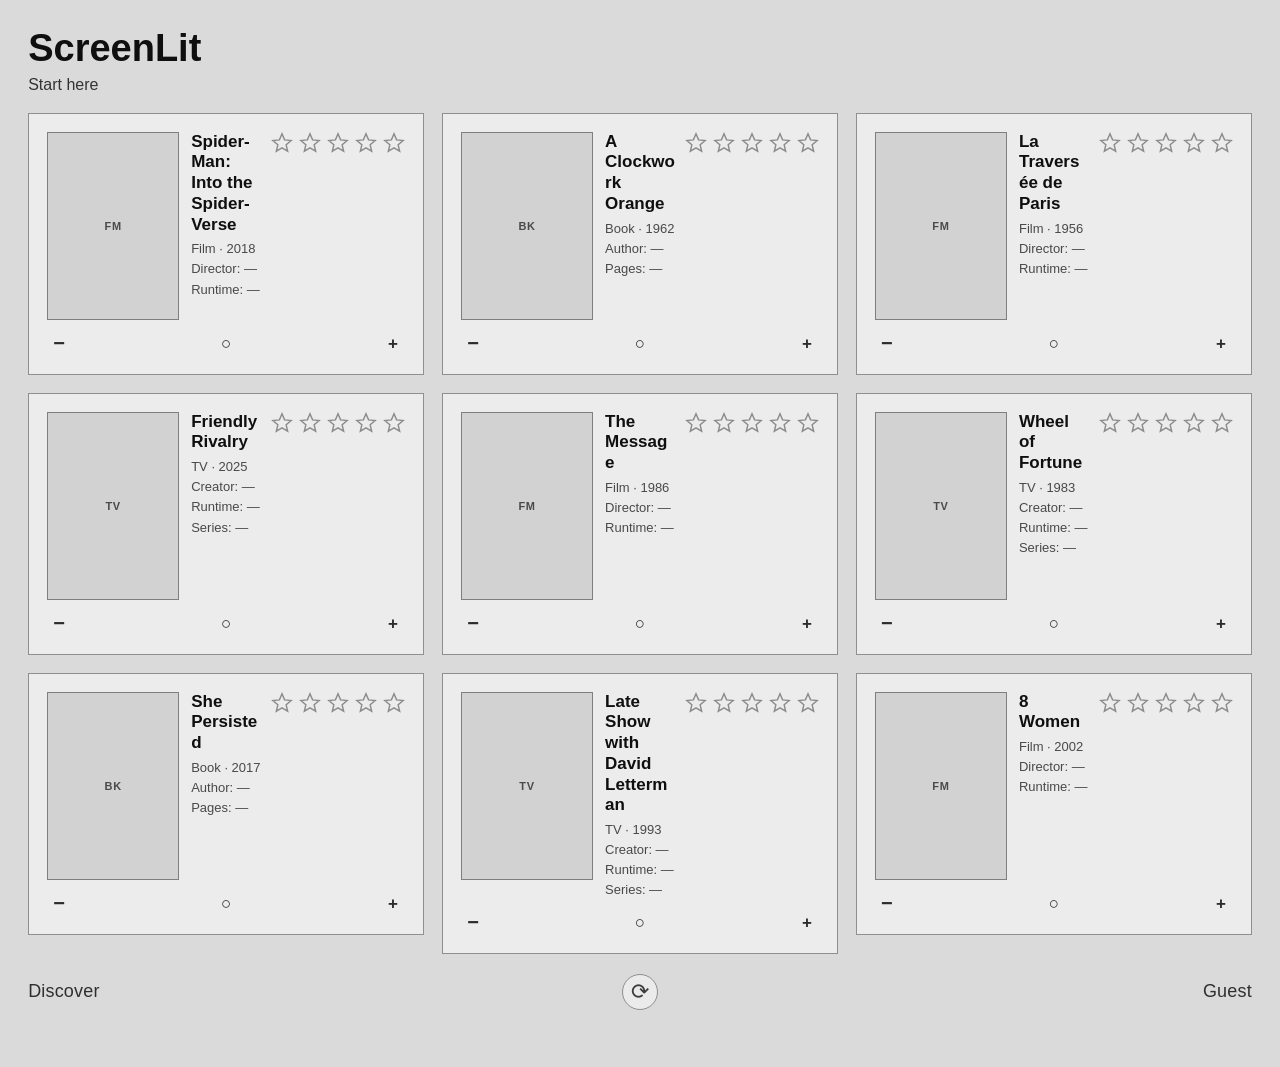
==== index.html @ be897338 "Add mainstream pre-2016 expansion and rebalance picks" ====
<!doctype html>
<html lang="en">
<head>
  <meta charset="utf-8" />
  <meta name="viewport" content="width=device-width,initial-scale=1" />
  <title>ScreenLit</title>
  <link rel="stylesheet" href="styles.css?v=sl-fit-15" />
</head>
<body class="screenPage indexPage">
  <header class="header">
    <div class="brand">ScreenLit</div>
    <div class="subtitle">Start here</div>
  </header>

  <main class="main">
    <section class="surfaceWrap" aria-label="Index surface">
      <div id="grid" class="grid" aria-label="Index grid"></div>
    </section>

    <nav class="nav indexNav">
      <a class="navlink" href="discover.html">Discover</a>
      <button class="navRefresh" id="indexRefresh" type="button" aria-label="Refresh all tiles" title="Refresh all tiles">⟳</button>
      <a class="navlink" id="slMode" href="entry.html?return=index">Guest</a>
    </nav>
  </main>

  <script src="globals.js"></script>
  <script src="catalog.js?v=sl-cat-3"></script>
  <script src="catalog_generated.js?v=sl-cat-gen-1"></script>
  <script src="catalog_mainstream_generated.js?v=sl-main-1"></script>
  <script src="pools.js"></script>
  <script src="storage.js"></script>
  <script src="facts.js"></script>
  <script src="mode_sync.js"></script>
  <script src="artwork_overrides.js?v=sl-art-2"></script>
  <script src="artwork_overrides_generated.js?v=sl-art-gen-1"></script>
  <script src="artwork_overrides_mainstream_generated.js?v=sl-main-art-1"></script>
  <script src="artwork.js"></script>
  <script src="index.js?v=sl-pick-7"></script>
</body>
</html>
---- styles.css ----
:root {
  --bg: #dadada;
  --tile-bg: #ececec;
  --ink: #0f0f0f;
  --muted: #333333;
  --muted-2: #494949;
  --line: #8f8f8f;

  --gold: #d6b021;
  --infer: #121212;
  --preview: #353535;

  --fade-side: 0.62;
  --fade-ms: 180ms;

  --tile-min-h: 210px;
  --tile-pad: 18px;
  --gap: 18px;
  --poster-w: 132px;
  --poster-h: 188px;

  --font-main: "Avenir Next", "Avenir", "Helvetica Neue", "Nimbus Sans L", "Segoe UI", sans-serif;
  --font-mono: "Menlo", "Consolas", monospace;
}

* {
  box-sizing: border-box;
}

html,
body {
  margin: 0;
  background: var(--bg);
  color: var(--ink);
  font-family: var(--font-main);
}

body {
  padding: clamp(14px, 2.2vw, 34px);
}

body.screenPage {
  min-height: 100vh;
}

body.discoverPage {
  --poster-w: clamp(226px, 16.5vw, 292px);
  --poster-h: calc(var(--poster-w) * 1.46);
  --tile-pad: 22px;
  --tile-min-h: 340px;
}

.header {
  margin-bottom: 18px;
}

.brand {
  font-size: clamp(38px, 2.35vw, 46px);
  font-weight: 660;
  line-height: 1.08;
}

.brandSub {
  font-weight: 500;
  color: var(--muted);
}

.subtitle {
  margin-top: 6px;
  color: var(--muted);
  font-size: clamp(16px, 1vw, 19px);
  line-height: 1.22;
}

body.indexPage .subtitle,
body.discoverPage .subtitle {
  margin-top: 6px;
  color: var(--muted);
  font-size: clamp(16px, 1vw, 19px);
  font-weight: 500;
  letter-spacing: 0;
  line-height: 1.22;
}

.main {
  width: 100%;
  max-width: none;
}

body.screenPage .main {
  display: flex;
  flex-direction: column;
  min-height: calc(100vh - 120px);
}

.surfaceWrap {
  overflow-x: visible;
  padding-bottom: 6px;
}

body.screenPage .surfaceWrap {
  flex: 0 0 auto;
  min-height: 0;
}

body.screenPage.indexPage .surfaceWrap {
  height: auto;
}

body.screenPage.discoverPage .surfaceWrap {
  height: auto;
}

body.screenPage.discoverPage .main {
  min-height: 0;
}

body.screenPage.discoverPage .surfaceWrap {
  height: auto;
  flex: 0 0 auto;
}

.grid,
.conveyor {
  width: 100%;
  min-width: 0;
  display: grid;
  grid-template-columns: repeat(3, minmax(0, 1fr));
  gap: var(--gap);
}

body.screenPage .grid,
body.screenPage .conveyor {
  height: auto;
}

body.screenPage.indexPage .grid {
  grid-template-rows: repeat(3, auto);
  align-items: start;
}

body.screenPage.discoverPage .conveyor {
  grid-template-rows: minmax(0, 1fr);
}

body.screenPage.discoverPage .conveyor {
  height: auto;
  grid-template-rows: none;
  align-items: start;
}

.conveyor {
  transition: opacity var(--fade-ms) linear;
}

.conveyor.isFading {
  opacity: 0;
}

.grid {
  transition: opacity var(--fade-ms) linear;
}

.grid.isFading {
  opacity: 0;
}

.slot {
  opacity: 1;
  transition: opacity var(--fade-ms) linear;
}

.slot.left,
.slot.right {
  opacity: var(--fade-side);
}

.slot .tile,
body.screenPage.discoverPage .slot .tile {
  height: auto;
}

.tile {
  position: relative;
  min-height: var(--tile-min-h);
  border: 1px solid var(--line);
  background: var(--tile-bg);
  padding: var(--tile-pad);
  transition: opacity var(--fade-ms) linear;
}

body.screenPage .tile {
  min-height: 0;
  height: auto;
}

body.screenPage.discoverPage .tile {
  height: auto;
}

.tile.fadeOut {
  opacity: 0;
}

.tile.fadeIn {
  animation: slFadeIn var(--fade-ms) linear 1;
}

@keyframes slFadeIn {
  from {
    opacity: 0;
  }
  to {
    opacity: 1;
  }
}

.tile.isClickable {
  cursor: pointer;
}

body.discoverPage .tileDiscover {
  min-height: 0;
}

body.discoverPage .tileEmpty {
  min-height: 0;
}

.tileEmpty {
  border-style: dashed;
  color: #b3b3b3;
}

.tileTitle {
  font-size: 17px;
  font-weight: 610;
  margin: 0;
  line-height: 1.22;
  overflow-wrap: anywhere;
}

.tileTitle.isZoomableTitle {
  cursor: zoom-in;
}

.tileTitle.isZoomableTitle:hover {
  color: #000;
}

.tileTitle.isZoomableTitle:focus-visible {
  outline: 2px solid #a4a4a4;
  outline-offset: 2px;
}

.tileMeta {
  font-size: 13px;
  color: var(--muted-2);
  margin-bottom: 13px;
}

.tileHead {
  display: flex;
  align-items: flex-start;
  gap: 12px;
  margin-bottom: 0;
}

.tileText {
  min-width: 0;
  flex: 1 1 auto;
  min-height: var(--poster-h);
}

.titleRow {
  display: flex;
  align-items: flex-start;
  justify-content: space-between;
  gap: 10px;
  margin-bottom: 6px;
}

body.discoverPage .titleRowDiscover {
  display: flex;
  flex-wrap: wrap;
  align-items: flex-start;
  justify-content: flex-start;
  gap: 8px 14px;
  margin-bottom: 10px;
  max-width: 100%;
  overflow: hidden;
}

body.discoverPage .titleRowDiscover .tileTitle {
  flex: 1 1 100%;
  max-width: 100%;
  font-size: clamp(24px, 1.7vw, 34px);
  line-height: 1.12;
  overflow-wrap: normal;
  word-break: normal;
  white-space: normal;
  text-wrap: balance;
}

.tileFacts {
  display: grid;
  gap: 4px;
  max-width: 100%;
}

body.discoverPage .tileFactsDiscover {
  gap: 7px;
}

.tileMetaLine {
  font-size: 13px;
  color: var(--muted-2);
  line-height: 1.24;
  overflow-wrap: anywhere;
}

body.discoverPage .tileFactsDiscover .tileMetaLine {
  font-size: clamp(15px, 1.02vw, 19px);
  line-height: 1.24;
  color: #3a3a3a;
}

body.discoverPage .tileDiscover .tileHead {
  gap: 16px;
}

.tilePoster {
  flex: 0 0 var(--poster-w);
  width: var(--poster-w);
  height: var(--poster-h);
  border: 1px solid #7f7f7f;
  background: #d2d2d2;
  overflow: hidden;
  display: inline-flex;
  align-items: center;
  justify-content: center;
}

.tilePoster.isZoomable {
  cursor: zoom-in;
}

.tilePoster.isZoomable:hover {
  border-color: #6d6d6d;
}

.tilePoster.isZoomable:focus-visible {
  outline: 2px solid #bcbcbc;
  outline-offset: 2px;
}

.tilePoster img {
  width: 100%;
  height: 100%;
  object-fit: contain;
  object-position: center;
  filter: grayscale(18%) contrast(1.04);
}

.tilePosterFallback {
  font-size: 11px;
  letter-spacing: 0.06em;
  color: #4a4a4a;
  font-weight: 600;
}

.slLightbox {
  position: fixed;
  inset: 0;
  z-index: 99999;
  display: flex;
  align-items: center;
  justify-content: center;
  padding: 24px;
  background: rgba(12, 12, 12, 0.82);
  opacity: 1;
  transition: opacity var(--fade-ms) linear;
}

.slLightbox.slHidden {
  opacity: 0;
  pointer-events: none;
}

.slLightboxFrame {
  position: relative;
  border: none;
  background: transparent;
  padding: 0;
  max-width: 82vw;
  max-height: 88vh;
  box-shadow: none;
}

.slLightboxImg {
  display: block;
  width: auto;
  height: auto;
  max-width: min(82vw, 1220px);
  max-height: 82vh;
  object-fit: contain;
  background: transparent;
}

.slLightboxCaption {
  margin-top: 10px;
  color: #ebebeb;
  font-size: 13px;
  line-height: 1.3;
  text-align: center;
  text-shadow: 0 1px 2px rgba(0, 0, 0, 0.45);
}

.slLightboxClose {
  position: absolute;
  top: 8px;
  right: 8px;
  width: 30px;
  height: 30px;
  border: 1px solid #8f8f8f;
  background: rgba(18, 18, 18, 0.78);
  color: #f3f3f3;
  font-size: 15px;
  cursor: pointer;
}

.slLightboxClose:hover {
  background: rgba(38, 38, 38, 0.9);
}

.starsRow {
  display: flex;
  gap: 6px;
  margin-bottom: 16px;
  user-select: none;
}

.starsRow.starsInline {
  margin-bottom: 0;
  flex: 0 0 auto;
}

body.discoverPage .starsDiscover {
  --discover-star-gap: clamp(4px, 0.45vw, 8px);
  flex: 0 1 100%;
  margin-left: 0;
  width: min(100%, 220px);
  max-width: 100%;
  min-width: 0;
  gap: var(--discover-star-gap);
  display: grid;
  grid-template-columns: repeat(5, minmax(0, 1fr));
  align-items: center;
}

body.discoverPage .starsDiscover .starBtn {
  width: 100%;
  height: auto;
  aspect-ratio: 1 / 1;
  max-width: none;
  min-width: 0;
  justify-self: start;
}

body.discoverPage .starsDiscover .starBtn svg {
  width: 100%;
  height: 100%;
}

.starBtn {
  width: 22px;
  height: 22px;
  display: inline-flex;
  border: none;
  padding: 0;
  background: transparent;
  cursor: pointer;
}

.starBtn svg {
  width: 22px;
  height: 22px;
}

.starBtn[aria-disabled="true"] {
  cursor: default;
}

.starOutline {
  stroke: #8c8c8c;
  stroke-width: 1.6;
  fill: none;
}

.starFillInfer {
  fill: var(--infer);
}

.starFillPreview {
  fill: var(--preview);
}

.starFillGold {
  fill: var(--gold);
}

.triad {
  position: static;
  margin-top: 12px;
  display: flex;
  justify-content: space-between;
  align-items: center;
  gap: 10px;
  overflow: visible;
}

body.discoverPage .triad {
  margin-top: 14px;
}

.icon {
  position: relative;
  display: inline-flex;
  align-items: center;
  justify-content: center;
  min-width: 24px;
  height: 24px;
  color: #2c2c2c;
  font-size: 17px;
  line-height: 1;
  padding: 0 6px;
  cursor: pointer;
  user-select: none;
}

body.discoverPage .icon {
  min-width: 30px;
  height: 30px;
  font-size: 20px;
  padding: 0 8px;
}

.iconGlyph {
  display: inline-block;
  font-weight: 650;
}

.icon-no .iconGlyph {
  font-size: 20px;
  font-weight: 700;
  transform: translateY(-1px);
}

body.discoverPage .icon-no .iconGlyph {
  font-size: 24px;
}

.icon[aria-disabled="true"] {
  cursor: default;
  opacity: 0.68;
}

.icon.isSelected {
  color: var(--ink);
  font-weight: 650;
}

.icon.isSelected::after {
  content: "";
  position: absolute;
  left: 28%;
  right: 28%;
  bottom: -3px;
  border-bottom: 1px solid #9c9c9c;
}

.iconLabel {
  position: absolute;
  left: 50%;
  top: -9px;
  transform: translateX(-50%);
  color: var(--muted);
  white-space: nowrap;
  pointer-events: none;
  opacity: 0;
  font-size: 11px;
  line-height: 1;
  transition: opacity var(--fade-ms) linear;
}

body.discoverPage .iconLabel {
  top: -9px;
}

.icon:hover .iconLabel,
.icon:focus-visible .iconLabel {
  opacity: 1;
}

.nav {
  display: flex;
  align-items: center;
  gap: 16px;
  margin-top: 20px;
}

body.screenPage .nav {
  margin-top: 14px;
}

.nav > :last-child {
  margin-left: auto;
}

.navlink {
  color: #2f2f2f;
  text-decoration: none;
  font-size: clamp(18px, 1.05vw, 22px);
  letter-spacing: 0.01em;
}

.indexNav {
  display: grid;
  grid-template-columns: 1fr auto 1fr;
  align-items: center;
  gap: 12px;
  margin-top: 16px;
  margin-bottom: clamp(18px, 3.2vh, 34px);
}

.indexNav .navlink:first-child {
  justify-self: start;
}

.indexNav .navlink:last-child {
  justify-self: end;
}

.navRefresh {
  justify-self: center;
  width: 36px;
  height: 36px;
  border: 1px solid #8d8d8d;
  border-radius: 999px;
  background: #ebebeb;
  color: #3d3d3d;
  font-size: 22px;
  line-height: 1;
  padding: 0;
  cursor: pointer;
  display: inline-flex;
  align-items: center;
  justify-content: center;
}

.navRefresh:hover {
  border-color: #6f6f6f;
  background: #e1e1e1;
}

.modeCard {
  max-width: 720px;
  border: 1px solid var(--line);
  padding: 18px;
  background: var(--tile-bg);
}

.modeTitle {
  margin: 0 0 14px 0;
  font-size: 19px;
  font-weight: 610;
}

.modeBtn {
  width: 100%;
  border: 1px solid var(--line);
  background: #fff;
  color: var(--ink);
  font-family: inherit;
  font-size: 15px;
  text-align: left;
  padding: 12px;
  cursor: pointer;
}

.modeBtn + .modeHint {
  margin-top: 7px;
}

.modeHint {
  margin: 0 0 14px 0;
  color: var(--muted-2);
  font-size: 12px;
}

.modeStatus {
  margin: 2px 0 0 0;
  color: var(--muted);
  font-size: 12px;
}

.mono {
  font-family: var(--font-mono);
}

.modeNav {
  margin-top: 18px;
}

.tile.isClickable:hover {
  opacity: 0.9;
}

.starBtn:focus-visible,
.icon:focus-visible,
.navlink:focus-visible,
.modeBtn:focus-visible,
.navRefresh:focus-visible {
  outline: 2px solid #b6b6b6;
  outline-offset: 2px;
}

@media (max-width: 900px) {
  body {
    padding: 20px;
  }

  .brand {
    font-size: 27px;
  }

  :root {
    --tile-min-h: 192px;
    --gap: 14px;
    --poster-w: 96px;
    --poster-h: 138px;
  }

  body.discoverPage {
    --poster-w: 138px;
    --poster-h: calc(var(--poster-w) * 1.46);
    --tile-pad: 18px;
    --tile-min-h: 250px;
  }

  body.discoverPage .titleRowDiscover {
    gap: 6px 8px;
    margin-bottom: 8px;
  }

  body.discoverPage .titleRowDiscover .tileTitle {
    font-size: 20px;
  }

  body.discoverPage .tileFactsDiscover .tileMetaLine {
    font-size: 13px;
  }

  body.discoverPage .starsDiscover {
    width: min(100%, 188px);
  }

  .titleRow {
    flex-wrap: wrap;
    gap: 6px;
  }

  body.screenPage .main,
  body.screenPage.indexPage .surfaceWrap,
  body.screenPage.discoverPage .surfaceWrap {
    min-height: 0;
    height: auto;
  }

  body.screenPage .grid,
  body.screenPage .conveyor {
    height: auto;
  }

  body.screenPage.indexPage .grid,
  body.screenPage.discoverPage .conveyor {
    grid-template-rows: none;
  }

  body.screenPage .tile {
    min-height: var(--tile-min-h);
  }
}

@media (max-width: 640px) {
  body {
    padding: 14px;
  }

  .surfaceWrap {
    overflow-x: auto;
  }

  .grid,
  .conveyor {
    min-width: 720px;
  }

  .tile {
    min-height: 178px;
  }

  :root {
    --poster-w: 74px;
    --poster-h: 108px;
  }

  body.discoverPage {
    --poster-w: 112px;
    --poster-h: calc(var(--poster-w) * 1.44);
  }

  body.discoverPage .titleRowDiscover .tileTitle {
    font-size: 18px;
  }

  body.discoverPage .tileFactsDiscover .tileMetaLine {
    font-size: 12px;
  }

  body.discoverPage .starsDiscover {
    width: min(100%, 162px);
  }
}

@media (max-width: 1180px) {
  body.screenPage.indexPage .surfaceWrap {
    height: auto;
  }

  body.screenPage.indexPage .grid {
    height: auto;
    grid-template-columns: repeat(2, minmax(0, 1fr));
    grid-template-rows: none;
  }

  body.screenPage.discoverPage .conveyor {
    grid-template-columns: 1fr;
    grid-template-rows: none;
  }

  body.screenPage.discoverPage .slot.center {
    order: 1;
    opacity: 1;
  }

  body.screenPage.discoverPage .slot.left {
    order: 2;
    opacity: 0.78;
  }

  body.screenPage.discoverPage .slot.right {
    order: 3;
    opacity: 0.78;
  }
}

@media (max-width: 760px) {
  body {
    padding: 12px;
  }

  .header {
    margin-bottom: 12px;
  }

  .brand {
    font-size: 24px;
  }

  .subtitle {
    font-size: 13px;
  }

  body.indexPage .subtitle,
  body.discoverPage .subtitle {
    font-size: 13px;
    font-weight: 500;
    line-height: 1.22;
  }

  .nav {
    flex-wrap: wrap;
    gap: 10px;
    margin-top: 12px;
  }

  .nav > :last-child {
    margin-left: 0;
  }

  .indexNav {
    grid-template-columns: 1fr auto 1fr;
    gap: 8px;
    margin-top: 12px;
    margin-bottom: 12px;
  }

  .navlink {
    font-size: 17px;
  }

  .navRefresh {
    width: 32px;
    height: 32px;
    font-size: 19px;
  }

  body.screenPage.indexPage .grid {
    grid-template-columns: 1fr;
  }

  body.discoverPage {
    --poster-w: 116px;
    --poster-h: calc(var(--poster-w) * 1.44);
    --tile-pad: 14px;
    --tile-min-h: 186px;
  }

  body.discoverPage .tileDiscover {
    min-height: 0;
  }

  body.discoverPage .tileDiscover .tileHead {
    gap: 10px;
  }

  body.discoverPage .titleRowDiscover {
    gap: 4px 8px;
    margin-bottom: 6px;
  }

  body.discoverPage .titleRowDiscover .tileTitle {
    font-size: 18px;
    line-height: 1.15;
    text-wrap: pretty;
  }

  body.discoverPage .tileFactsDiscover .tileMetaLine {
    font-size: 12px;
    line-height: 1.22;
  }

  body.discoverPage .starsDiscover {
    width: min(100%, 162px);
  }

  body.discoverPage .triad {
    margin-top: 10px;
  }

  body.discoverPage .icon {
    font-size: 17px;
    padding: 0 6px;
  }

  body.discoverPage .icon-no .iconGlyph {
    font-size: 20px;
  }
}

@media (max-width: 640px) {
  .surfaceWrap {
    overflow-x: visible;
  }

  .grid,
  .conveyor {
    min-width: 0;
  }

  :root {
    --gap: 10px;
    --poster-w: 86px;
    --poster-h: 126px;
    --tile-pad: 12px;
  }
}
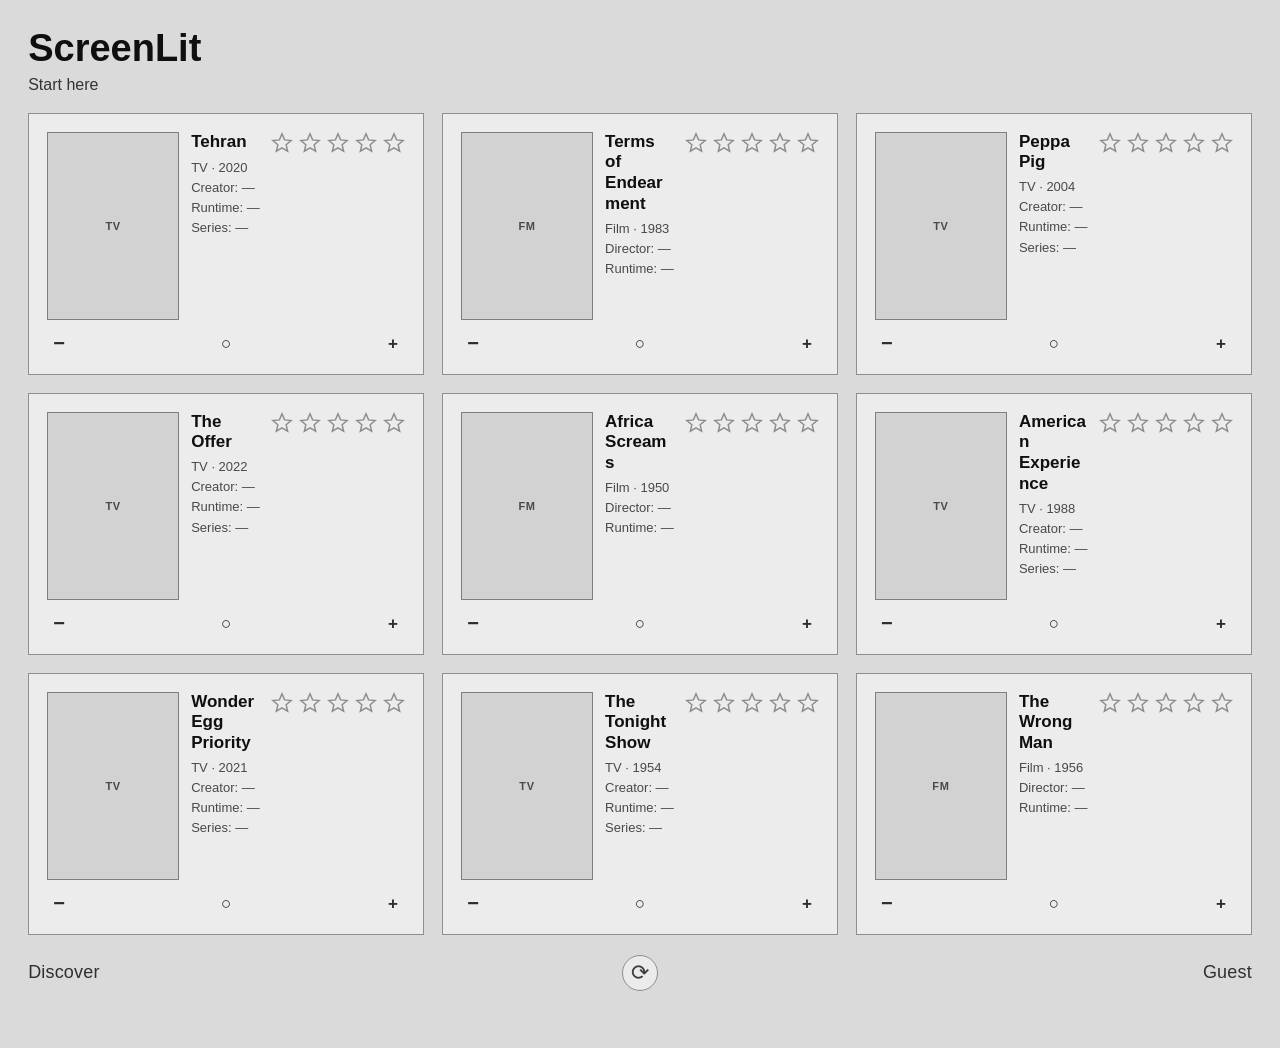
==== commit 60240ed6: "Expand mainstream catalog and filter out obscure expansion picks" ====
--- a/index.html
+++ b/index.html
@@ -27,15 +27,15 @@
   <script src="globals.js"></script>
   <script src="catalog.js?v=sl-cat-3"></script>
   <script src="catalog_generated.js?v=sl-cat-gen-1"></script>
-  <script src="catalog_mainstream_generated.js?v=sl-main-1"></script>
+  <script src="catalog_mainstream_generated.js?v=sl-main-2"></script>
   <script src="pools.js"></script>
   <script src="storage.js"></script>
   <script src="facts.js"></script>
   <script src="mode_sync.js"></script>
   <script src="artwork_overrides.js?v=sl-art-2"></script>
   <script src="artwork_overrides_generated.js?v=sl-art-gen-1"></script>
-  <script src="artwork_overrides_mainstream_generated.js?v=sl-main-art-1"></script>
+  <script src="artwork_overrides_mainstream_generated.js?v=sl-main-art-2"></script>
   <script src="artwork.js"></script>
-  <script src="index.js?v=sl-pick-7"></script>
+  <script src="index.js?v=sl-pick-8"></script>
 </body>
 </html>
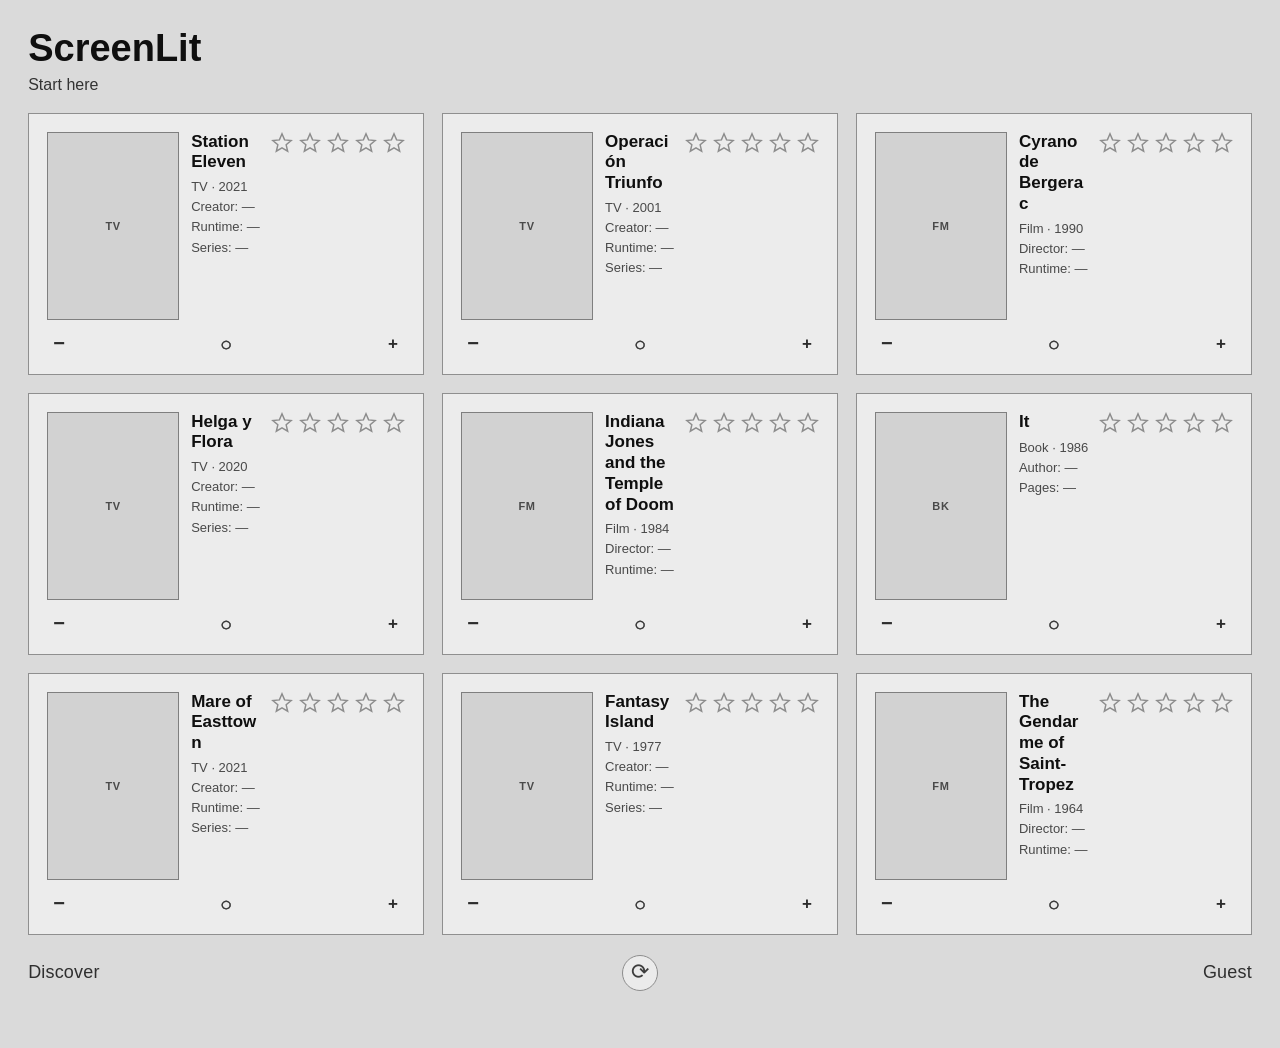
==== commit 1b0f89c9: "Bias picks toward familiar American mainstream and tune UI icon alignment" ====
--- a/index.html
+++ b/index.html
@@ -4,7 +4,7 @@
   <meta charset="utf-8" />
   <meta name="viewport" content="width=device-width,initial-scale=1" />
   <title>ScreenLit</title>
-  <link rel="stylesheet" href="styles.css?v=sl-fit-15" />
+  <link rel="stylesheet" href="styles.css?v=sl-fit-16" />
 </head>
 <body class="screenPage indexPage">
   <header class="header">
@@ -36,6 +36,6 @@
   <script src="artwork_overrides_generated.js?v=sl-art-gen-1"></script>
   <script src="artwork_overrides_mainstream_generated.js?v=sl-main-art-2"></script>
   <script src="artwork.js"></script>
-  <script src="index.js?v=sl-pick-8"></script>
+  <script src="index.js?v=sl-pick-9"></script>
 </body>
 </html>
--- a/styles.css
+++ b/styles.css
@@ -556,8 +556,21 @@
   transform: translateY(-1px);
 }
 
+.icon-unknown .iconGlyph {
+  font-size: 20px;
+  font-weight: 700;
+  -webkit-text-stroke: 0.5px currentColor;
+  transform: translateY(-0.5px);
+}
+
 body.discoverPage .icon-no .iconGlyph {
   font-size: 24px;
+}
+
+body.discoverPage .icon-unknown .iconGlyph {
+  font-size: 24px;
+  -webkit-text-stroke: 0.65px currentColor;
+  transform: translateY(-0.5px);
 }
 
 .icon[aria-disabled="true"] {
@@ -649,13 +662,22 @@
   border-radius: 999px;
   background: #ebebeb;
   color: #3d3d3d;
-  font-size: 22px;
+  font-size: 0;
   line-height: 1;
   padding: 0;
   cursor: pointer;
   display: inline-flex;
   align-items: center;
   justify-content: center;
+  position: relative;
+}
+
+.navRefresh::before {
+  content: "⟳";
+  display: block;
+  font-size: 22px;
+  line-height: 1;
+  transform: translateY(-0.6px);
 }
 
 .navRefresh:hover {
@@ -913,7 +935,12 @@
   .navRefresh {
     width: 32px;
     height: 32px;
+    font-size: 0;
+  }
+
+  .navRefresh::before {
     font-size: 19px;
+    transform: translateY(-0.45px);
   }
 
   body.screenPage.indexPage .grid {
@@ -967,6 +994,11 @@
   body.discoverPage .icon-no .iconGlyph {
     font-size: 20px;
   }
+
+  body.discoverPage .icon-unknown .iconGlyph {
+    font-size: 20px;
+    -webkit-text-stroke: 0.55px currentColor;
+  }
 }
 
 @media (max-width: 640px) {
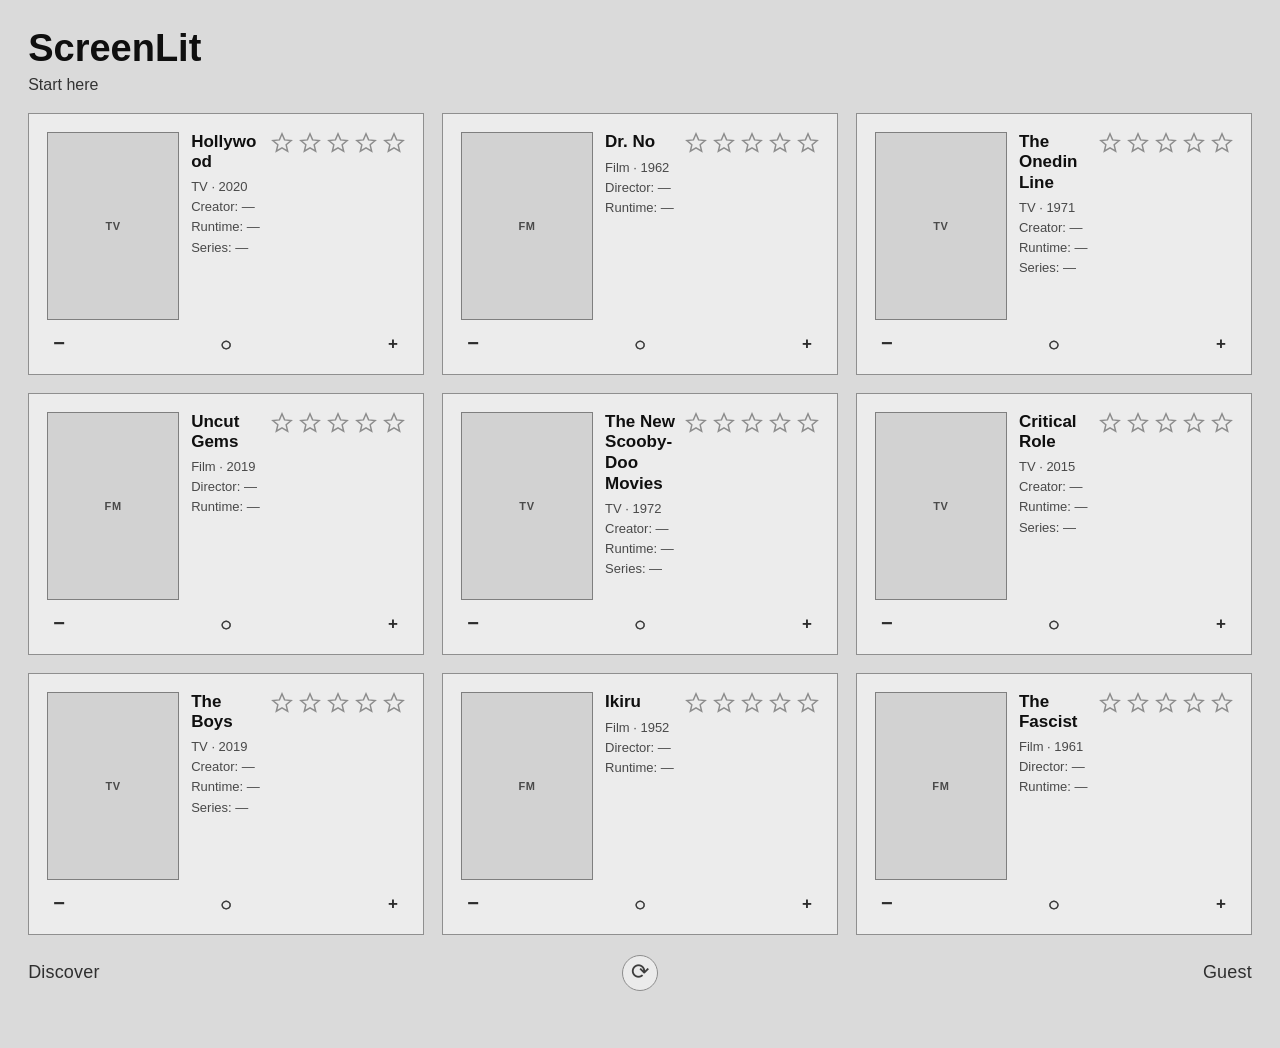
==== commit 6773240b: "Split active/reserve pools to enforce mainstream media ratio targets" ====
--- a/index.html
+++ b/index.html
@@ -28,7 +28,7 @@
   <script src="catalog.js?v=sl-cat-3"></script>
   <script src="catalog_generated.js?v=sl-cat-gen-1"></script>
   <script src="catalog_mainstream_generated.js?v=sl-main-2"></script>
-  <script src="pools.js"></script>
+  <script src="pools.js?v=sl-pool-2"></script>
   <script src="storage.js"></script>
   <script src="facts.js"></script>
   <script src="mode_sync.js"></script>
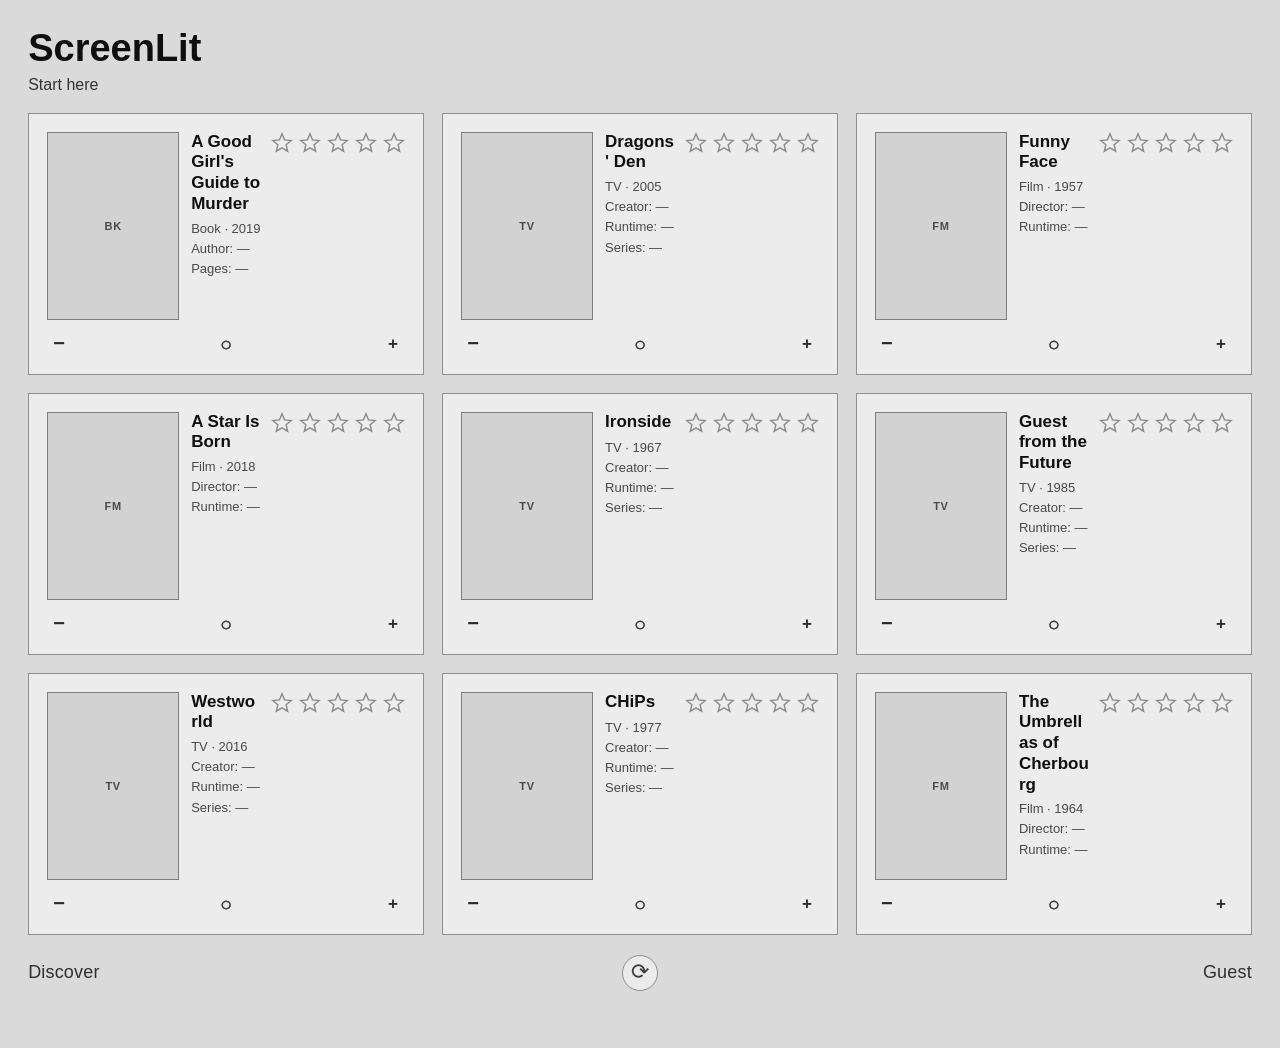
==== commit 7e65b6d2: "Add active artwork repair pass and corrected override layer" ====
--- a/index.html
+++ b/index.html
@@ -35,6 +35,7 @@
   <script src="artwork_overrides.js?v=sl-art-2"></script>
   <script src="artwork_overrides_generated.js?v=sl-art-gen-1"></script>
   <script src="artwork_overrides_mainstream_generated.js?v=sl-main-art-2"></script>
+  <script src="artwork_overrides_active.js?v=sl-art-active-1"></script>
   <script src="artwork.js"></script>
   <script src="index.js?v=sl-pick-9"></script>
 </body>
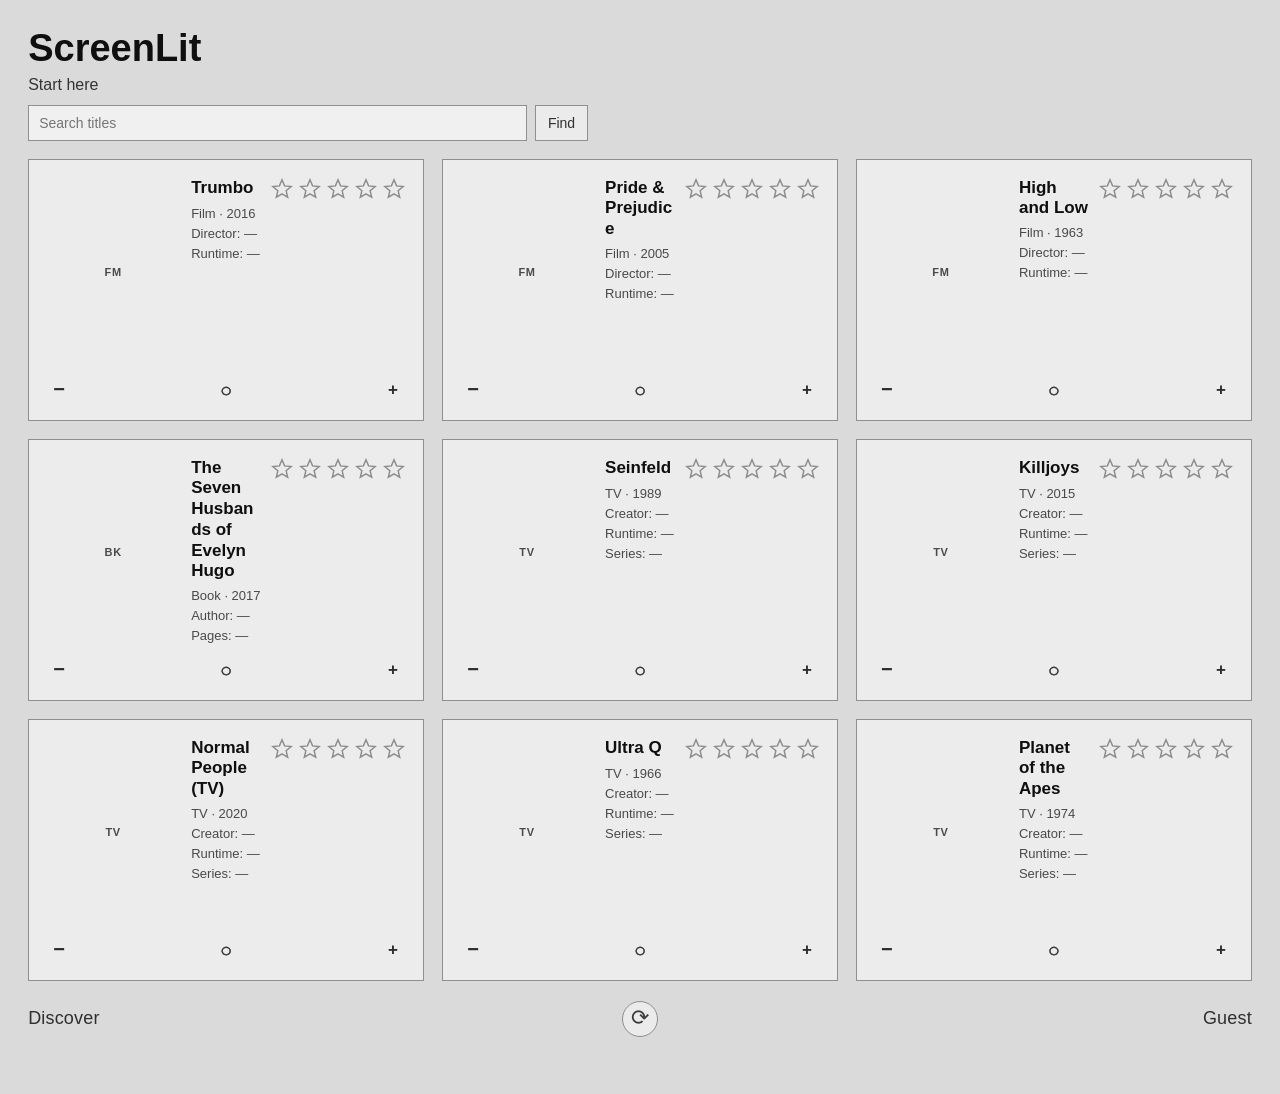
==== commit 82e34dae: "Add title search and local profile registration flow" ====
--- a/index.html
+++ b/index.html
@@ -4,12 +4,17 @@
   <meta charset="utf-8" />
   <meta name="viewport" content="width=device-width,initial-scale=1" />
   <title>ScreenLit</title>
-  <link rel="stylesheet" href="styles.css?v=sl-fit-16" />
+  <link rel="stylesheet" href="styles.css?v=sl-fit-17" />
 </head>
 <body class="screenPage indexPage">
   <header class="header">
     <div class="brand">ScreenLit</div>
     <div class="subtitle">Start here</div>
+    <form class="searchBar" data-sl-search>
+      <input id="slSearchInput" class="searchInput" type="search" list="slSearchTitles" placeholder="Search titles" aria-label="Search titles" autocomplete="off" />
+      <button class="searchBtn" type="submit">Find</button>
+      <datalist id="slSearchTitles"></datalist>
+    </form>
   </header>
 
   <main class="main">
@@ -29,7 +34,9 @@
   <script src="catalog_generated.js?v=sl-cat-gen-1"></script>
   <script src="catalog_mainstream_generated.js?v=sl-main-2"></script>
   <script src="pools.js?v=sl-pool-2"></script>
+  <script src="search.js?v=sl-search-1"></script>
   <script src="storage.js"></script>
+  <script src="account.js?v=sl-account-1"></script>
   <script src="facts.js"></script>
   <script src="mode_sync.js"></script>
   <script src="artwork_overrides.js?v=sl-art-2"></script>
--- a/styles.css
+++ b/styles.css
@@ -80,6 +80,43 @@
   font-weight: 500;
   letter-spacing: 0;
   line-height: 1.22;
+}
+
+.searchBar {
+  margin-top: 10px;
+  width: min(560px, 100%);
+  display: flex;
+  align-items: center;
+  gap: 8px;
+}
+
+.searchInput {
+  flex: 1 1 auto;
+  min-width: 0;
+  height: 36px;
+  border: 1px solid var(--line);
+  background: #f0f0f0;
+  color: var(--ink);
+  font-family: inherit;
+  font-size: 14px;
+  padding: 0 10px;
+}
+
+.searchBtn {
+  flex: 0 0 auto;
+  height: 36px;
+  border: 1px solid var(--line);
+  background: #ebebeb;
+  color: #2f2f2f;
+  font-family: inherit;
+  font-size: 14px;
+  padding: 0 12px;
+  cursor: pointer;
+}
+
+.searchBtn:hover {
+  border-color: #6f6f6f;
+  background: #e1e1e1;
 }
 
 .main {
@@ -333,12 +370,13 @@
   flex: 0 0 var(--poster-w);
   width: var(--poster-w);
   height: var(--poster-h);
-  border: 1px solid #7f7f7f;
-  background: #d2d2d2;
+  border: 0;
+  background: transparent;
   overflow: hidden;
   display: inline-flex;
   align-items: center;
   justify-content: center;
+  transition: opacity var(--fade-ms) linear;
 }
 
 .tilePoster.isZoomable {
@@ -346,7 +384,7 @@
 }
 
 .tilePoster.isZoomable:hover {
-  border-color: #6d6d6d;
+  opacity: 0.94;
 }
 
 .tilePoster.isZoomable:focus-visible {
@@ -357,9 +395,11 @@
 .tilePoster img {
   width: 100%;
   height: 100%;
-  object-fit: contain;
+  object-fit: cover;
   object-position: center;
+  transform: scale(1.02);
   filter: grayscale(18%) contrast(1.04);
+  background: transparent;
 }
 
 .tilePosterFallback {
@@ -720,6 +760,59 @@
   font-size: 12px;
 }
 
+.registerBlock {
+  margin: 8px 0 14px 0;
+  padding-top: 12px;
+  border-top: 1px solid #b9b9b9;
+}
+
+.registerTitle {
+  margin: 0 0 8px 0;
+  font-size: 15px;
+  font-weight: 600;
+}
+
+.registerLabel {
+  display: block;
+  margin: 0 0 6px 0;
+  font-size: 12px;
+  color: var(--muted-2);
+}
+
+.registerRow {
+  display: grid;
+  grid-template-columns: minmax(0, 1fr) auto;
+  gap: 8px;
+  align-items: center;
+}
+
+.registerInput {
+  width: 100%;
+  height: 36px;
+  border: 1px solid var(--line);
+  background: #f0f0f0;
+  color: var(--ink);
+  font-family: inherit;
+  font-size: 14px;
+  padding: 0 10px;
+}
+
+.registerBtn {
+  height: 36px;
+  border: 1px solid var(--line);
+  background: #ebebeb;
+  color: #2f2f2f;
+  font-family: inherit;
+  font-size: 14px;
+  padding: 0 12px;
+  cursor: pointer;
+}
+
+.registerBtn:hover {
+  border-color: #6f6f6f;
+  background: #e1e1e1;
+}
+
 .modeStatus {
   margin: 2px 0 0 0;
   color: var(--muted);
@@ -742,7 +835,11 @@
 .icon:focus-visible,
 .navlink:focus-visible,
 .modeBtn:focus-visible,
-.navRefresh:focus-visible {
+.navRefresh:focus-visible,
+.searchInput:focus-visible,
+.searchBtn:focus-visible,
+.registerInput:focus-visible,
+.registerBtn:focus-visible {
   outline: 2px solid #b6b6b6;
   outline-offset: 2px;
 }
@@ -911,6 +1008,18 @@
     line-height: 1.22;
   }
 
+  .searchBar {
+    width: 100%;
+    margin-top: 8px;
+    gap: 6px;
+  }
+
+  .searchInput,
+  .searchBtn {
+    height: 34px;
+    font-size: 13px;
+  }
+
   .nav {
     flex-wrap: wrap;
     gap: 10px;
@@ -1017,4 +1126,12 @@
     --poster-h: 126px;
     --tile-pad: 12px;
   }
-}
+
+  .registerRow {
+    grid-template-columns: 1fr;
+  }
+
+  .registerBtn {
+    width: 100%;
+  }
+}
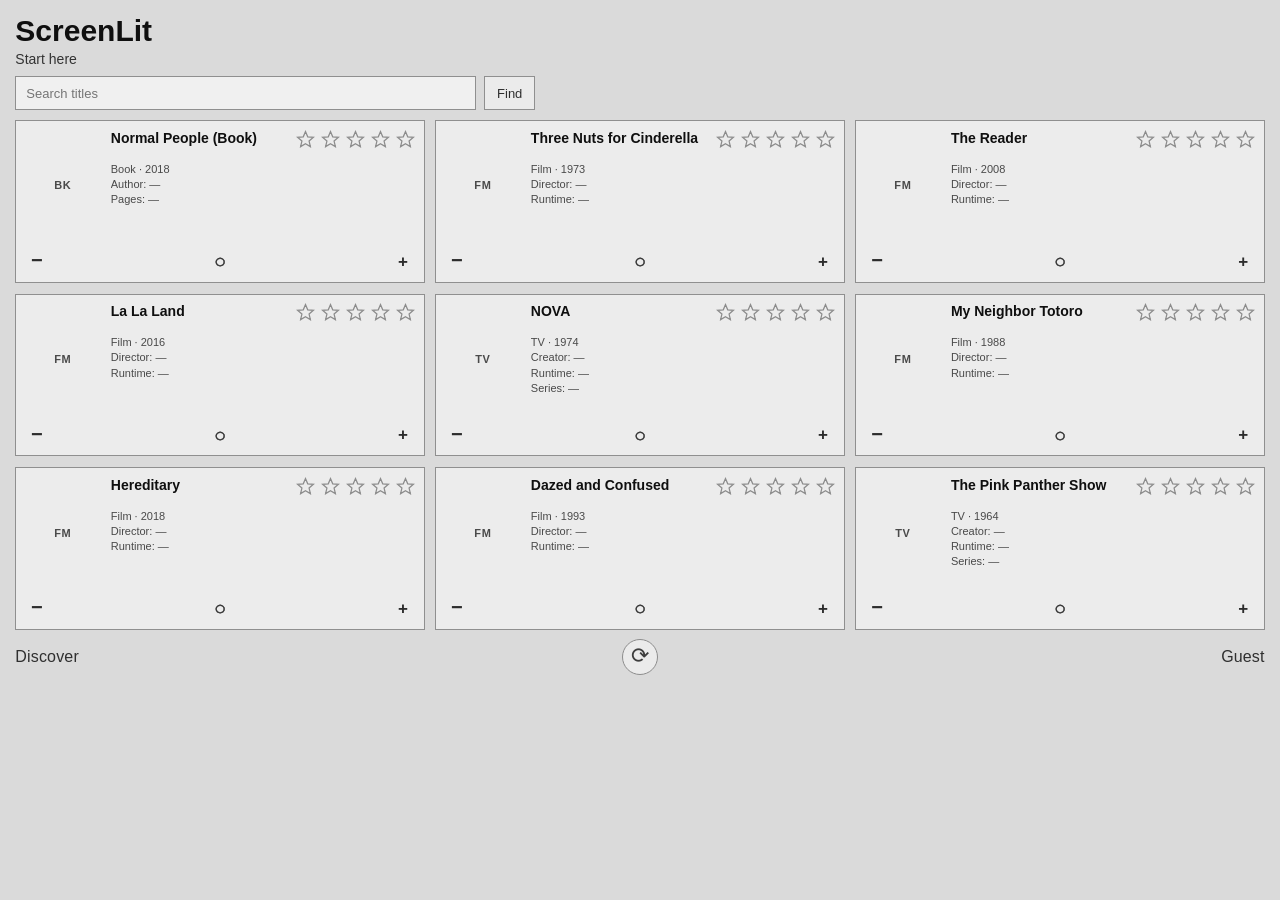
==== commit 782b5b69: "Fit Index and Discover to viewport without scrolling" ====
--- a/index.html
+++ b/index.html
@@ -4,7 +4,7 @@
   <meta charset="utf-8" />
   <meta name="viewport" content="width=device-width,initial-scale=1" />
   <title>ScreenLit</title>
-  <link rel="stylesheet" href="styles.css?v=sl-fit-17" />
+  <link rel="stylesheet" href="styles.css?v=sl-fit-18" />
 </head>
 <body class="screenPage indexPage">
   <header class="header">
--- a/styles.css
+++ b/styles.css
@@ -1135,3 +1135,200 @@
     width: 100%;
   }
 }
+
+/* Viewport-fit layout pass: keep Index + Discover on a single screen. */
+body.screenPage {
+  height: 100dvh;
+  overflow: hidden;
+  padding: clamp(10px, 1.2vw, 18px);
+}
+
+body.screenPage .header {
+  margin-bottom: clamp(8px, 1.1vh, 12px);
+}
+
+body.screenPage .brand {
+  font-size: clamp(30px, 1.95vw, 40px);
+  line-height: 1.06;
+}
+
+body.screenPage .subtitle,
+body.screenPage.indexPage .subtitle,
+body.screenPage.discoverPage .subtitle {
+  margin-top: 4px;
+  font-size: clamp(14px, 0.9vw, 17px);
+}
+
+body.screenPage .searchBar {
+  margin-top: 8px;
+  width: min(520px, 100%);
+}
+
+body.screenPage .searchInput,
+body.screenPage .searchBtn {
+  height: 34px;
+  font-size: 13px;
+}
+
+body.screenPage .main {
+  flex: 1 1 auto;
+  min-height: 0;
+  display: flex;
+  flex-direction: column;
+  gap: clamp(8px, 1vh, 12px);
+}
+
+body.screenPage .surfaceWrap {
+  flex: 1 1 auto;
+  min-height: 0;
+  overflow: hidden !important;
+  padding-bottom: 0;
+}
+
+body.screenPage .nav {
+  margin-top: 0;
+  flex: 0 0 auto;
+}
+
+body.screenPage .indexNav {
+  margin-top: 0;
+  margin-bottom: 0;
+}
+
+body.screenPage .navlink {
+  font-size: clamp(16px, 0.95vw, 20px);
+}
+
+body.screenPage .grid,
+body.screenPage .conveyor {
+  min-width: 0 !important;
+}
+
+body.screenPage .tile {
+  min-height: 0;
+  height: 100%;
+  padding: clamp(8px, 0.95vh, 12px);
+}
+
+body.screenPage .tileText {
+  min-height: 0;
+}
+
+body.screenPage .tileHead {
+  gap: 10px;
+}
+
+body.screenPage.indexPage {
+  --gap: clamp(8px, 0.85vw, 12px);
+  --tile-pad: clamp(8px, 0.9vh, 12px);
+  --poster-h: clamp(86px, 12.4vh, 148px);
+  --poster-w: calc(var(--poster-h) * 0.68);
+}
+
+body.screenPage.indexPage .grid {
+  height: 100%;
+  grid-template-columns: repeat(3, minmax(0, 1fr));
+  grid-template-rows: repeat(3, minmax(0, 1fr));
+  align-items: stretch;
+}
+
+body.screenPage.indexPage .tileTitle {
+  font-size: clamp(14px, 1vw, 18px);
+}
+
+body.screenPage.indexPage .tileMetaLine {
+  font-size: clamp(11px, 0.78vw, 14px);
+  line-height: 1.2;
+}
+
+body.screenPage.indexPage .tileFacts {
+  gap: 2px;
+  max-height: calc(var(--poster-h) - 18px);
+  overflow: hidden;
+}
+
+body.screenPage.indexPage .starsRow {
+  margin-bottom: 8px;
+}
+
+body.screenPage.indexPage .starBtn,
+body.screenPage.indexPage .starBtn svg {
+  width: 19px;
+  height: 19px;
+}
+
+body.screenPage.indexPage .triad {
+  margin-top: 8px;
+}
+
+body.screenPage.discoverPage {
+  --gap: clamp(10px, 0.95vw, 14px);
+  --tile-pad: clamp(10px, 0.95vh, 14px);
+  --poster-w: clamp(150px, 13.8vw, 230px);
+  --poster-h: calc(var(--poster-w) * 1.44);
+}
+
+body.screenPage.discoverPage .conveyor {
+  height: 100%;
+  grid-template-columns: repeat(3, minmax(0, 1fr));
+  grid-template-rows: minmax(0, 1fr);
+  align-items: stretch;
+}
+
+body.screenPage.discoverPage .slot {
+  min-width: 0;
+}
+
+body.screenPage.discoverPage .slot .tile {
+  min-height: 0;
+}
+
+body.screenPage.discoverPage .titleRowDiscover .tileTitle {
+  font-size: clamp(19px, 1.5vw, 29px);
+}
+
+body.screenPage.discoverPage .tileFactsDiscover .tileMetaLine {
+  font-size: clamp(13px, 0.92vw, 17px);
+}
+
+body.screenPage.discoverPage .tileFactsDiscover {
+  max-height: calc(var(--poster-h) - 88px);
+  overflow: hidden;
+}
+
+body.screenPage.discoverPage .starsDiscover {
+  width: min(100%, 198px);
+}
+
+body.screenPage.discoverPage .triad {
+  margin-top: 10px;
+}
+
+@media (max-height: 780px) {
+  body.screenPage.indexPage {
+    --poster-h: clamp(78px, 11.2vh, 124px);
+  }
+
+  body.screenPage.discoverPage {
+    --poster-w: clamp(126px, 12.6vw, 182px);
+  }
+
+  body.screenPage .brand {
+    font-size: clamp(27px, 1.8vw, 34px);
+  }
+
+  body.screenPage .searchInput,
+  body.screenPage .searchBtn {
+    height: 32px;
+  }
+}
+
+@media (max-width: 1180px) {
+  body.screenPage.indexPage .grid {
+    grid-template-columns: repeat(3, minmax(0, 1fr));
+  }
+
+  body.screenPage.discoverPage .conveyor {
+    grid-template-columns: repeat(3, minmax(0, 1fr));
+  }
+}
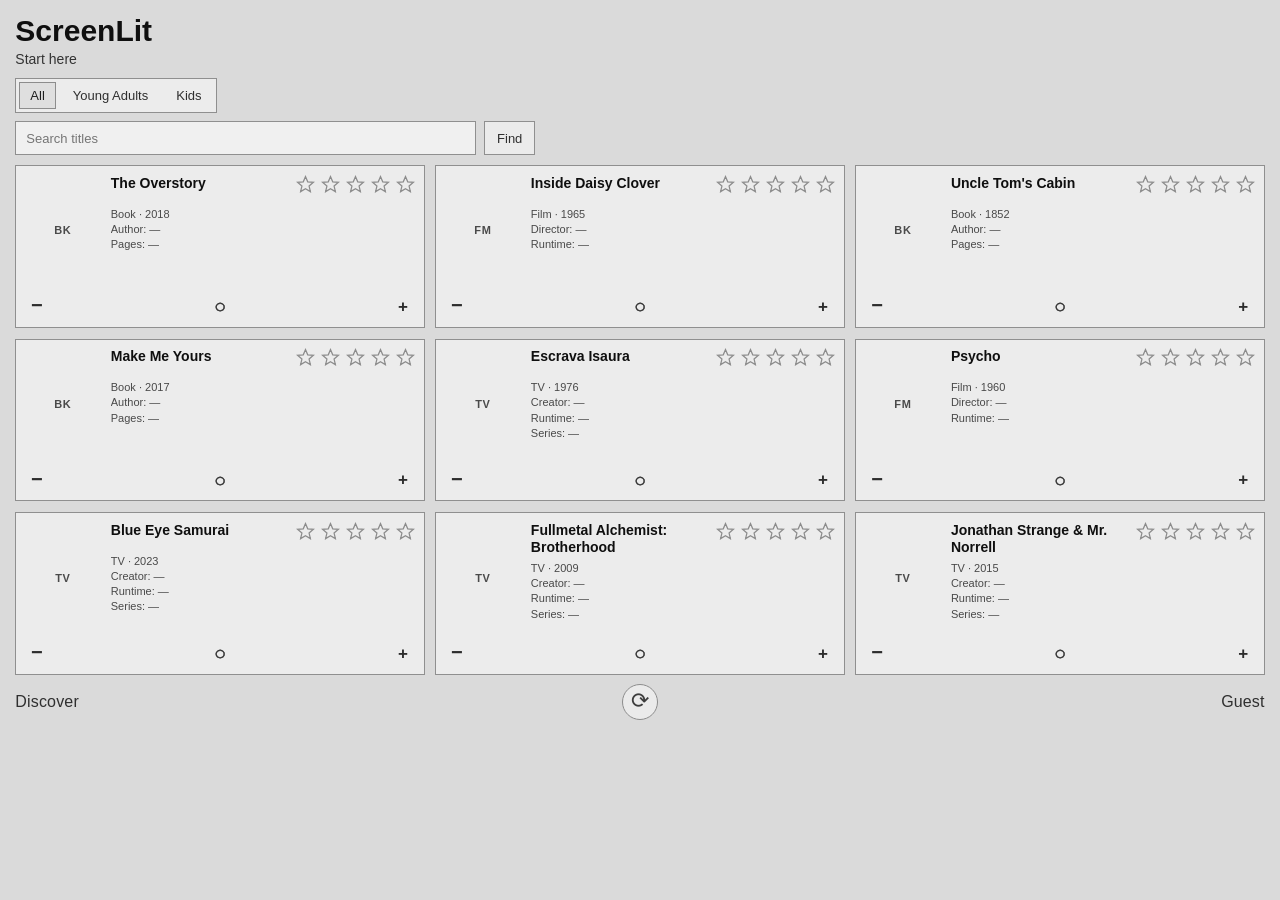
==== commit 4ea6674a: "Add YA/Kids audience sections and language-personalized Discover" ====
--- a/index.html
+++ b/index.html
@@ -10,6 +10,11 @@
   <header class="header">
     <div class="brand">ScreenLit</div>
     <div class="subtitle">Start here</div>
+    <nav class="audienceSwitch" data-sl-audience aria-label="Audience section">
+      <button class="audienceBtn" type="button" data-audience-mode="all">All</button>
+      <button class="audienceBtn" type="button" data-audience-mode="ya">Young Adults</button>
+      <button class="audienceBtn" type="button" data-audience-mode="kids">Kids</button>
+    </nav>
     <form class="searchBar" data-sl-search>
       <input id="slSearchInput" class="searchInput" type="search" list="slSearchTitles" placeholder="Search titles" aria-label="Search titles" autocomplete="off" />
       <button class="searchBtn" type="submit">Find</button>
@@ -33,8 +38,10 @@
   <script src="catalog.js?v=sl-cat-3"></script>
   <script src="catalog_generated.js?v=sl-cat-gen-1"></script>
   <script src="catalog_mainstream_generated.js?v=sl-main-2"></script>
+  <script src="audience_catalog.js?v=sl-aud-cat-1"></script>
+  <script src="audience.js?v=sl-aud-1"></script>
   <script src="pools.js?v=sl-pool-2"></script>
-  <script src="search.js?v=sl-search-1"></script>
+  <script src="search.js?v=sl-search-2"></script>
   <script src="storage.js"></script>
   <script src="account.js?v=sl-account-1"></script>
   <script src="facts.js"></script>
@@ -44,6 +51,6 @@
   <script src="artwork_overrides_mainstream_generated.js?v=sl-main-art-2"></script>
   <script src="artwork_overrides_active.js?v=sl-art-active-1"></script>
   <script src="artwork.js"></script>
-  <script src="index.js?v=sl-pick-9"></script>
+  <script src="index.js?v=sl-pick-10"></script>
 </body>
 </html>
--- a/styles.css
+++ b/styles.css
@@ -80,6 +80,38 @@
   font-weight: 500;
   letter-spacing: 0;
   line-height: 1.22;
+}
+
+.audienceSwitch {
+  margin-top: 10px;
+  display: inline-flex;
+  align-items: center;
+  gap: 6px;
+  border: 1px solid var(--line);
+  background: #ececec;
+  padding: 3px;
+}
+
+.audienceBtn {
+  border: 1px solid transparent;
+  background: transparent;
+  color: #2f2f2f;
+  font-family: inherit;
+  font-size: 13px;
+  font-weight: 520;
+  padding: 5px 10px;
+  cursor: pointer;
+}
+
+.audienceBtn:hover {
+  border-color: #9c9c9c;
+  background: #e4e4e4;
+}
+
+.audienceBtn.isCurrent {
+  border-color: #8d8d8d;
+  background: #dfdfdf;
+  color: #1f1f1f;
 }
 
 .searchBar {
